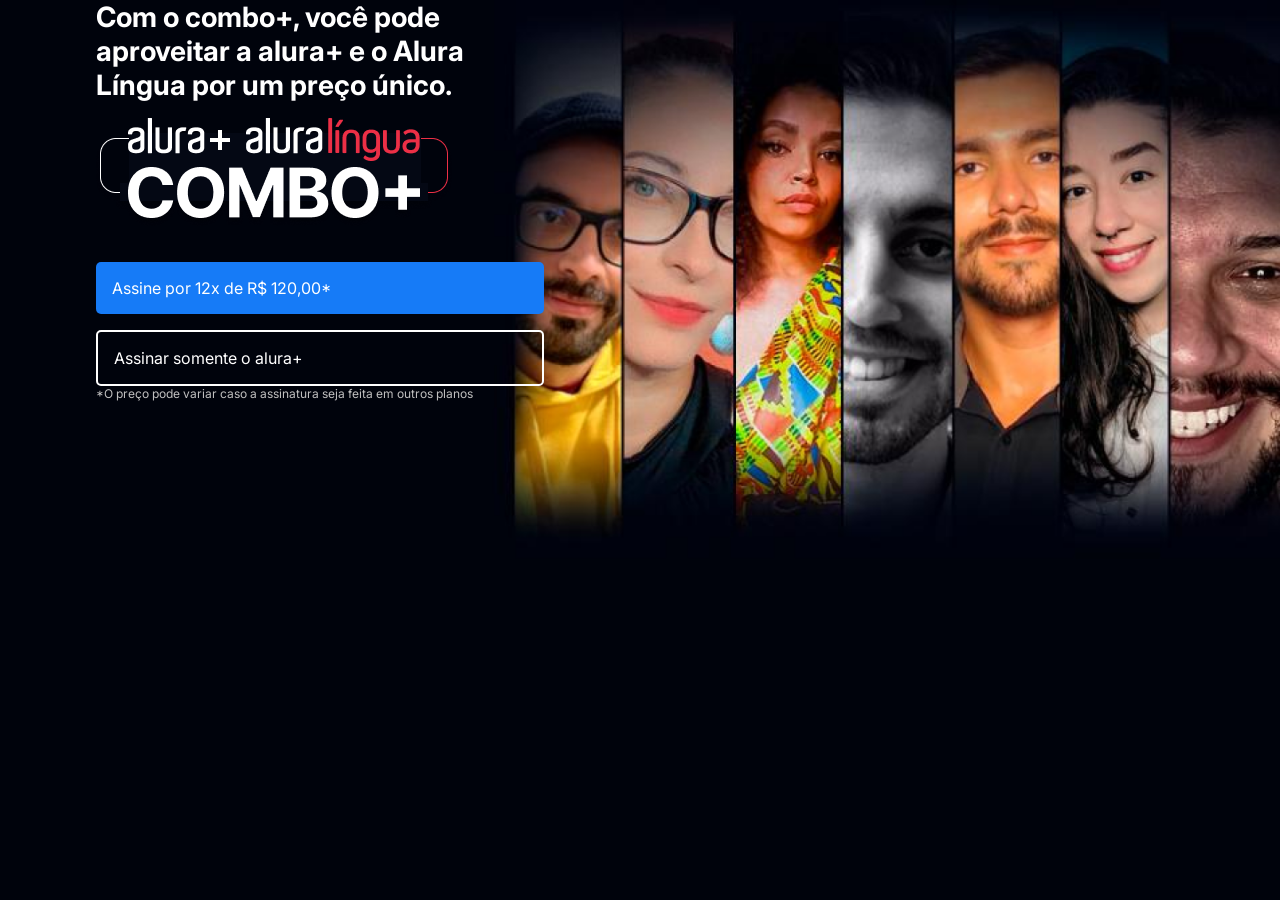
==== alura PLUS+/index.html @ 114f9df8 "Add files via upload" ====
<!DOCTYPE html>
<html lang="pt-br">
<head>
    <meta charset="UTF-8">
    <meta name="viewport" content="width=device-width, initial-scale=1.0">
    <link rel="stylesheet" href="styles.css">
    <link rel="preconnect" href="https://fonts.googleapis.com">
    <link rel="preconnect" href="https://fonts.gstatic.com" crossorigin>
    <link href="https://fonts.googleapis.com/css2?family=Inter:wght@400;700&display=swap" rel="stylesheet">
    <title>Alura Plus</title>
</head>
<body>
    <section class="Container Principal">
        <div class="Container__caixa">
            <h1 class="Container__titulo">Com o combo+, você pode aproveitar a alura+ e o Alura Língua por um preço único.</h1>
            <img src="img/Combo.png" alt="O combo+ é a junção do alura+ e o Alura lingua" class="Comtainer__imagem">
            <a href="https://www.alura.com.br" class="Container__botao">Assine por 12x de R$ 120,00*</a>
            <a href="https://www.alura.com.br" class="Container__botao__secundario">Assinar somente o alura+</a>
            <p class="Container__aviso">*O preço pode variar caso a assinatura seja feita em outros planos</p>
        </div>
    </section>
</body>
</html>
---- alura PLUS+/styles.css ----
:root{
    --branco-principal: #ffffff;
    --cinza-secundario: #c0c0c0;
    --azul-botao: #167bf7;
    --cor-fundo: #00030c;

    --fonte--principal: "inter";
}

body{
    background-color: var(--cor-fundo);
    color: var(--branco-principal);
    font-family: var(--fonte--principal);
    font-size: 16px;
    font-weight: 400;
}

*{
    margin: 0;
    padding: 0;
    box-sizing: border-box;
}

.Principal{
    background-image: url("img/Background.png");
    height: 100vh;
    background-repeat: no-repeat;
    background-size: contain;
    display: grid;
    grid-template-columns: 50% 50%;
}

.Container{
    background-size: contain;
    display: grid;
    grid-template-columns: 50% 50%;
}

.Container__botao{
    background-color: var(--azul-botao);
    border-radius: 5px;
    padding: 1em;
    color: var(--branco-principal);
    display: block;
    text-decoration: none;
    margin-bottom: 1em;
}

.Container__botao__secundario {
    background-color: transparent;
    border: 2px solid var(--branco-principal);
    color: var(--branco-principal);
    text-decoration: none;
    display: grid;
    border-radius: 5px;
    padding: 1em;
}

.Container__aviso{
    font-size: 12px;
    color: var(--cinza-secundario);
}

.Container__titulo{
    font-size: 28px;
    font-weight: 700;
}

.Comtainer__imagem{
    margin: 1em 0 2em 0;
}

.Container__caixa{
    margin: 0 6em;
}
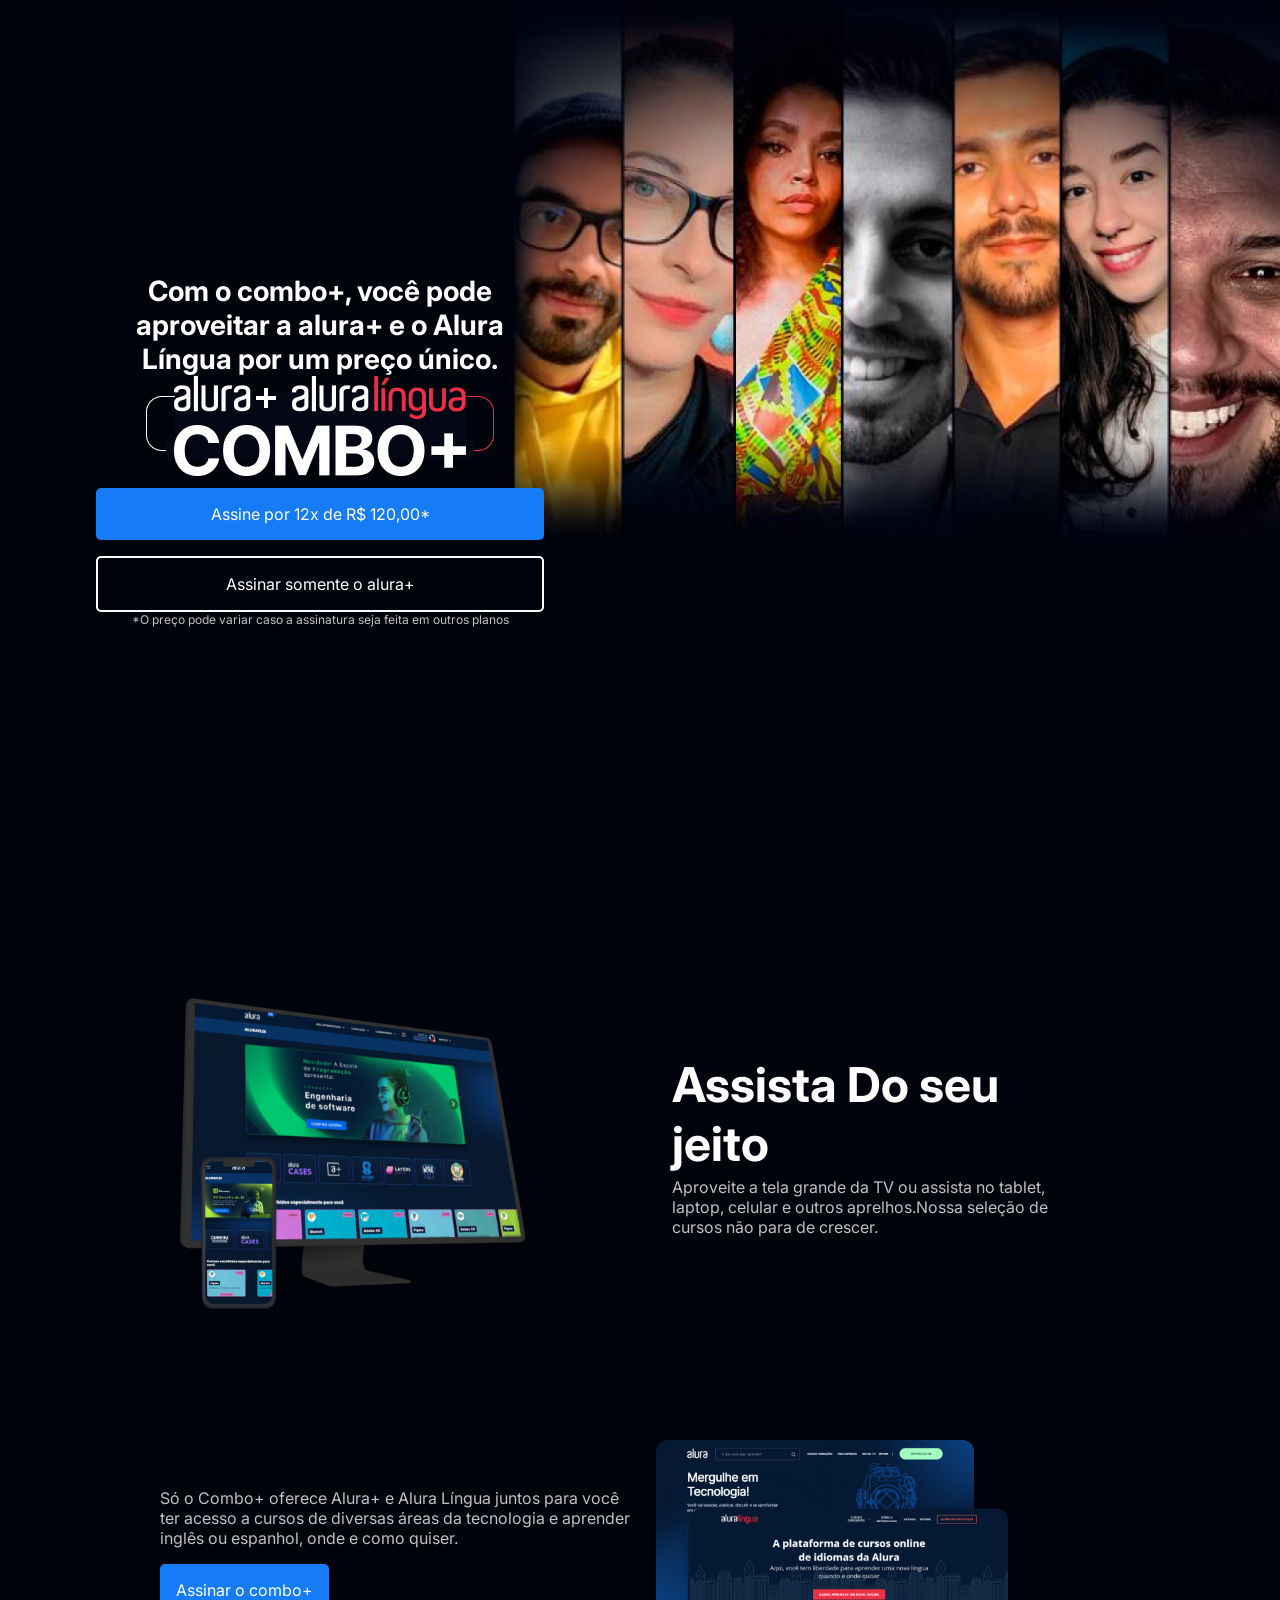
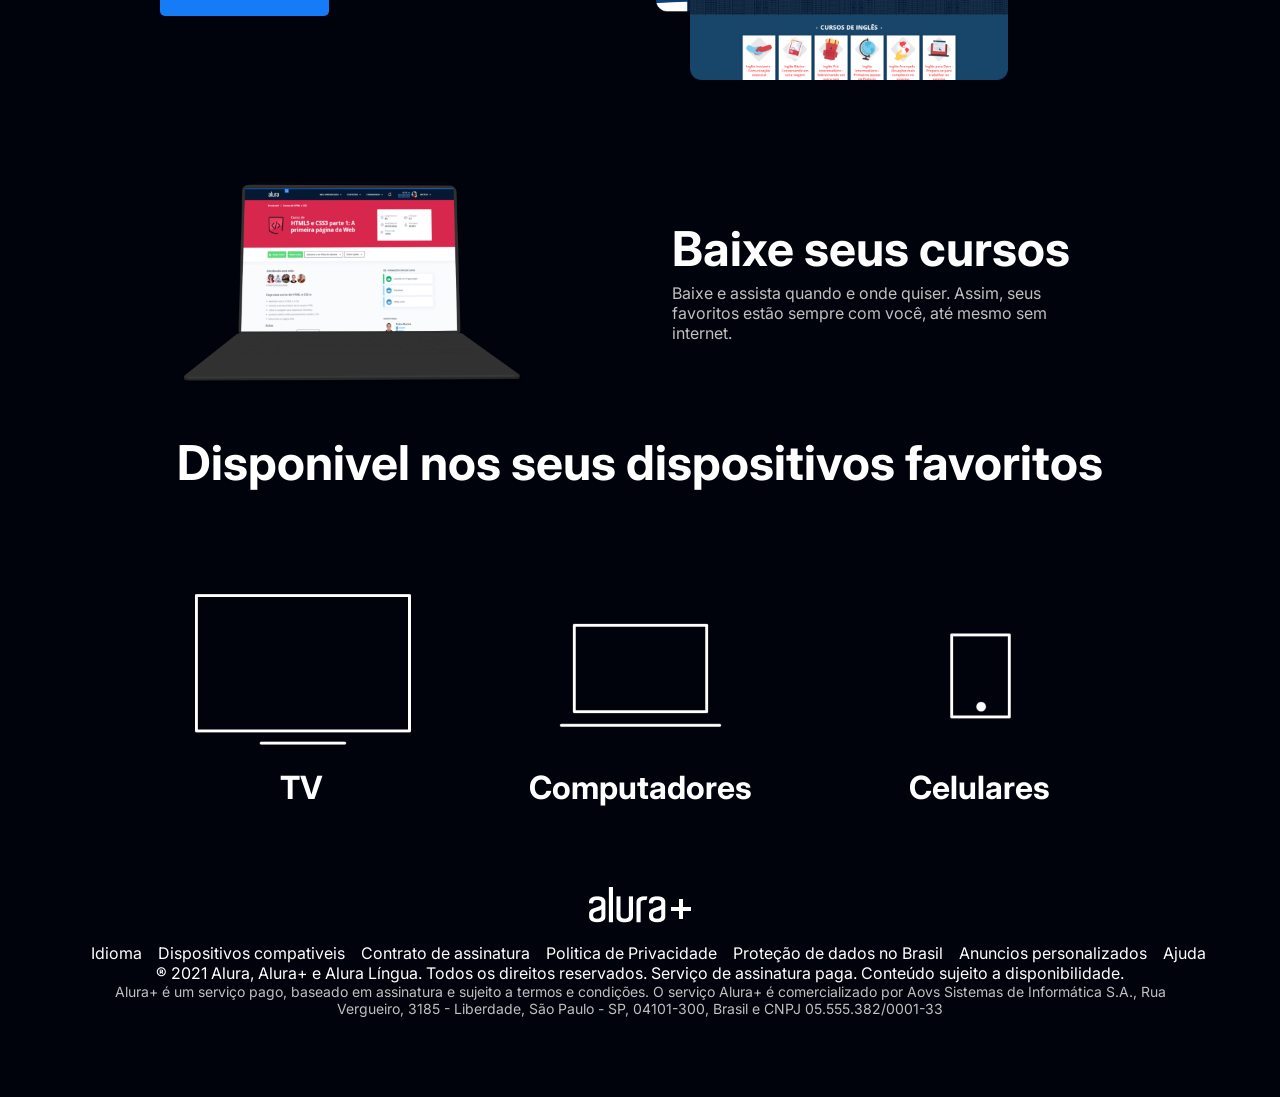
==== commit 0bab04e4: "Add files via upload" ====
--- a/alura PLUS+/index.html
+++ b/alura PLUS+/index.html
@@ -19,5 +19,80 @@
             <p class="Container__aviso">*O preço pode variar caso a assinatura seja feita em outros planos</p>
         </div>
     </section>
+
+    <section class="Container secundario">
+        <img src="img/Plataformas.png" alt="Um monitor e um celular com o alura plus aberto" class="secundario__imagem">
+        <div class="Container__descricao">
+            <h2 class="descricao__titulo">Assista Do seu jeito</h2>
+            <p class="descricao__texto">Aproveite a tela grande da TV ou assista no tablet, laptop, celular e outros
+                 aprelhos.Nossa seleção de cursos não para de crescer.</p>
+        </div>
+    </section>
+
+    <section class="Container secundario">
+        <div class="Comtainer__descricao">
+            <p class="descricao__texto">Só o Combo+ oferece Alura+ e Alura Língua juntos para você ter acesso a cursos de diversas áreas da tecnologia e aprender inglês ou espanhol, onde e como quiser.</p>
+            <a href="www.alura.com.br" class="Container__botao secundario__botao">Assinar o combo+</a>
+        </div>
+        <img src="img/Telas.png" alt="Tela do alura plus e do alura lingua" class="secundario__imagem">
+    </section>
+<section class="Container secundario">
+    <img src="img/Notebook.png" alt="Notebook com a página do curso HTML5 e CSS3 da alura aberto" class="secundario__imagem">
+    <div class="Container__descricao">
+        <h2 class="descricao__titulo">Baixe seus cursos</h2>
+        <p class="descricao__texto">Baixe e assista quando e onde quiser. Assim, seus favoritos estão sempre com você, até mesmo sem internet.</p>
+    </div>
+</section>
+     <section class="Dispositivos">
+        <h2 class="Dispositivos__titulo">Disponivel nos seus dispositivos favoritos</h2>
+        <ul class="Dispositivos__lista">
+            <li>
+                <img src="img/tv.png" alt="Icone de Televisao">
+                <h3 class="lista__item">TV</h3>
+            </li>
+            <li>
+                <img src="img/computador.png" alt="icone de computador">
+                <h3 class="lista__item">Computadores</h3>
+            </li>
+            <li>
+                <img src="img/celular.png" alt="icone de celular">
+                <h3 class="lista__item">Celulares</h3>
+            </li>
+        </ul>
+     </section>
+
+     <footer class="rodape">
+        <img src="img/Logo.png" alt="Alura+" class="rodape__logo">
+        <ul class="rodape__lista">
+            <li class="lista__link">
+                <a href="#">Idioma</a>
+            </li>
+            <li class="lista__link">
+                <a href="#">Dispositivos compativeis</a>
+            </li>
+            <li class="lista__link">
+                 <a href="#">Contrato de assinatura</a>
+            </li>
+            <li class="lista__link">
+                 <a href="#">Politica de Privacidade</a>
+            </li>
+            <li class="lista__link">
+                <a href="#">Proteção de dados no Brasil</a>
+            </li>
+            <li class="lista__link">
+                <a href="#">Anuncios personalizados</a>
+            </li>
+            <li class="lista__link">
+                <a href="#">Ajuda</a>
+            </li>
+        </ul>
+        <p class="rodae__texto">® 2021 Alura, Alura+ e Alura Língua. Todos os direitos reservados. Serviço de
+            assinatura paga. Conteúdo sujeito a disponibilidade.</p>
+        <P class="rodape__texto">Alura+ é um serviço pago, baseado em assinatura e sujeito a termos e condições. O
+            serviço Alura+ é comercializado por Aovs Sistemas de Informática S.A., Rua Vergueiro, 3185 - Liberdade, São
+            Paulo - SP, 04101-300, Brasil e CNPJ 05.555.382/0001-33</p>
+     </footer> 
+
+
 </body>
 </html>
--- a/alura PLUS+/styles.css
+++ b/alura PLUS+/styles.css
@@ -3,6 +3,7 @@
     --cinza-secundario: #c0c0c0;
     --azul-botao: #167bf7;
     --cor-fundo: #00030c;
+    --botao-azul-efeito:#3c92fa;
 
     --fonte--principal: "inter";
 }
@@ -28,6 +29,8 @@
     background-size: contain;
     display: grid;
     grid-template-columns: 50% 50%;
+    align-items: center;
+    text-align: center;
 }
 
 .Container{
@@ -66,10 +69,104 @@
     font-weight: 700;
 }
 
-.Comtainer__imagem{
+.Container__imagem{
     margin: 1em 0 2em 0;
 }
 
 .Container__caixa{
     margin: 0 6em;
+}
+
+.secundario__imagem{
+    width: 80%;
+    padding: 1em;
+    margin: 2em 0 2em 0;
+}
+
+.secundario{
+    align-items: center;
+    margin: 0 10em;
+}
+
+.descricao__titulo{
+    font-weight: 700;
+    font-size: 48px;
+    color:var(--branco-principal);
+    margin-bottom: 0.1em;
+}
+
+.descricao__texto{
+    color: var(--cinza-secundario);
+}
+
+.secundario__botao{
+    display: inline-block;
+    margin-top: 1em;
+}
+
+.Container__descricao{
+    padding: 2em;
+}
+
+.Dispositivos__lista{
+    display: flex;
+    justify-content: center;
+    list-style-type: none;
+    margin:  5em 0;
+}
+
+.Dispositivos{
+    text-align: center;
+    align-items: center;
+}
+
+.Dispositivos__titulo{
+    font-size: 48px;
+}
+
+.lista__item{
+    font-size: 32px;
+    color: var(--branco-principal);
+}
+
+.rodape__lista{
+    display: flex;
+    list-style-type: none;
+    justify-content: center;
+    margin-top: 1em;
+}
+
+.lista__link a{
+    text-decoration: none;
+    color: var(--branco-principal);
+    margin-left: 1em;
+}
+
+.rodape__texto{
+    margin: 0 4em;
+    color: var(--cinza-secundario);
+    font-size: 14px;
+}
+
+.rodape{
+    text-align: center;
+    margin:5em 3em;
+}
+
+.lista__link a:hover{
+    color: var(--azul-botao);
+}
+
+.lista__link a:active {
+    color: purple;
+}
+
+.Container__botao:hover{
+    background-color: var(--botao-azul-efeito);
+    color: var(--cor-fundo);
+}
+
+.Container__botao__secundario:hover{
+    background-color: var(--botao-azul-efeito);
+    color: var(--cor-fundo);
 }
